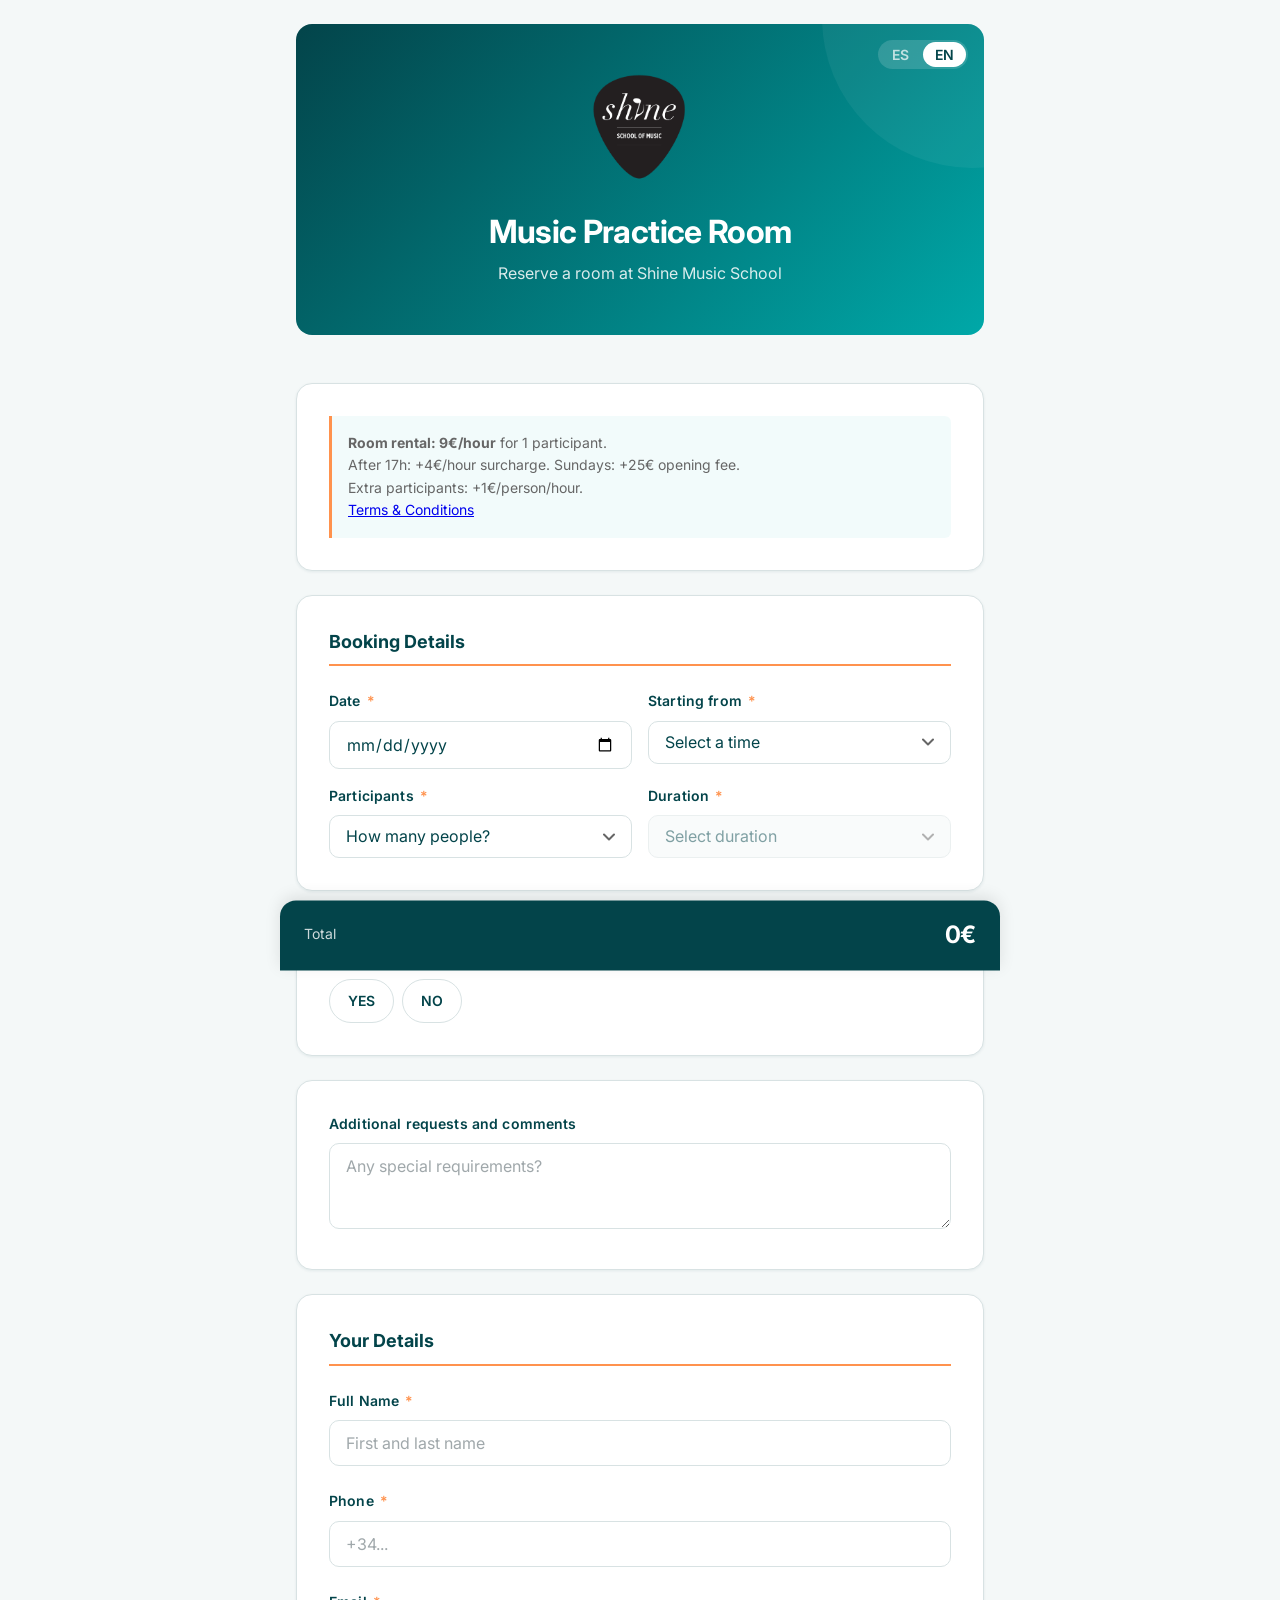
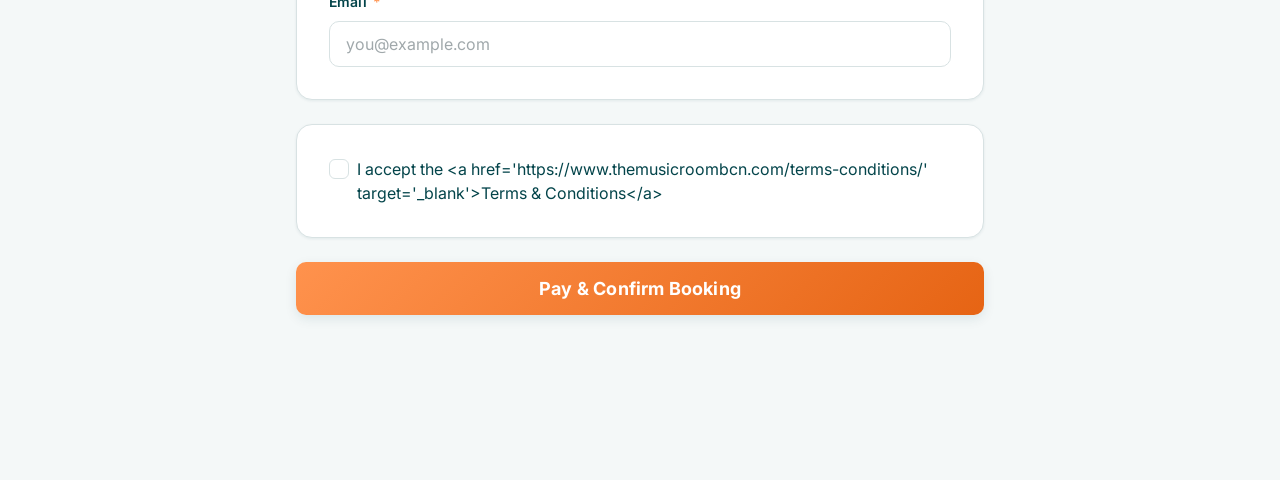
==== public/index.html @ 152590fb "Deploy form renderer and practice room booking form Adds the generic JSON form renderer (public/) an" ====
<!DOCTYPE html>
<html lang="en">
<head>
  <meta charset="UTF-8">
  <meta name="viewport" content="width=device-width, initial-scale=1.0">
  <title>Shine Forms</title>
  <link rel="preconnect" href="https://fonts.googleapis.com">
  <link rel="preconnect" href="https://fonts.gstatic.com" crossorigin>
  <link href="https://fonts.googleapis.com/css2?family=Inter:wght@400;500;600;700&display=swap" rel="stylesheet">
  <link rel="stylesheet" href="css/theme.css">
  <link rel="stylesheet" href="css/shine-forms.css">
</head>
<body>
  <div id="shine-form-root"></div>

  <script src="js/i18n.js"></script>
  <script src="js/conditions.js"></script>
  <script src="js/calculations.js"></script>
  <script src="js/validation.js"></script>
  <script src="js/shine-forms.js"></script>
  <script>
    // Load form definition and boot the renderer
    (async function () {
      const params = new URLSearchParams(window.location.search);
      const formId = params.get('form') || 'practice-room-booking';
      try {
        const resp = await fetch(`../forms/${formId}.json`);
        if (!resp.ok) throw new Error(`Form "${formId}" not found`);
        const formDef = await resp.json();
        window.shineForm = new ShineForm('shine-form-root', formDef);
      } catch (err) {
        document.getElementById('shine-form-root').innerHTML =
          `<div class="sf-form"><div class="sf-section" style="text-align:center; color:var(--tx-error);">
            <p>Could not load form: ${err.message}</p>
          </div></div>`;
      }
    })();
  </script>
</body>
</html>
---- public/css/theme.css ----
/* Shine Forms — Brand Theme Variables */

:root {
  /* Brand palette */
  --shine-dark-teal: #03444A;
  --shine-teal: #00A8A8;
  --shine-mid-teal: #55BFC7;
  --shine-light-teal: #9AD3DA;
  --shine-orange: #FF924D;
  --shine-deep-orange: #E66414;
  --shine-white: #FFFFFF;
  --shine-grey: #CCCCCC;
  --shine-secondary-grey: #666666;

  /* Warm / wood tones */
  --shine-wood-dark: #5C3D2E;
  --shine-wood: #8B6914;
  --shine-sienna: #A0522D;
  --shine-tan: #D2B48C;
  --shine-cream: #FFF8F0;
  --shine-warm-bg: #FAF6F1;

  /* Functional colors */
  --shine-green: #66BB6A;
  --shine-green-bg: #E8F5E9;
  --shine-red: #C62828;
  --shine-red-bg: #FFEBEE;

  /* Surfaces */
  --sf-bg: #F4F8F8;
  --sf-card: #FFFFFF;
  --sf-card-hover: #F8FAFA;
  --sf-border: #D8E2E3;
  --sf-border-focus: var(--shine-teal);

  /* Text */
  --tx-primary: var(--shine-dark-teal);
  --tx-secondary: var(--shine-secondary-grey);
  --tx-placeholder: #A0A8AB;
  --tx-inverse: var(--shine-white);
  --tx-error: var(--shine-red);

  /* Typography */
  --font-family: 'Inter', -apple-system, BlinkMacSystemFont, 'Segoe UI', sans-serif;
  --font-size-xs: 0.75rem;
  --font-size-sm: 0.875rem;
  --font-size-base: 1rem;
  --font-size-lg: 1.125rem;
  --font-size-xl: 1.5rem;
  --font-size-2xl: 2rem;

  /* Spacing */
  --space-xs: 4px;
  --space-sm: 8px;
  --space-md: 16px;
  --space-lg: 24px;
  --space-xl: 32px;
  --space-2xl: 48px;

  /* Borders */
  --radius-sm: 6px;
  --radius-md: 10px;
  --radius-lg: 16px;
  --radius-pill: 999px;

  /* Shadows */
  --shadow-sm: 0 1px 3px rgba(3, 68, 74, 0.08);
  --shadow-md: 0 4px 12px rgba(3, 68, 74, 0.1);
  --shadow-lg: 0 8px 24px rgba(3, 68, 74, 0.12);

  /* Transitions */
  --transition-fast: 150ms ease;
  --transition-base: 250ms ease;
  --transition-slow: 400ms ease;

  /* Form layout */
  --form-max-width: 720px;
  --form-padding: var(--space-lg);
}

/* Dark mode (future) */
@media (prefers-color-scheme: dark) {
  :root {
    /* Can override variables here later */
  }
}
---- public/css/shine-forms.css ----
/* Shine Forms — Core Styles */

/* === Reset & Base === */
*, *::before, *::after {
  box-sizing: border-box;
  margin: 0;
  padding: 0;
}

html {
  font-size: 16px;
  -webkit-text-size-adjust: 100%;
}

body {
  font-family: var(--font-family);
  color: var(--tx-primary);
  background: var(--sf-bg);
  line-height: 1.6;
  -webkit-font-smoothing: antialiased;
}

/* === Form Container === */
.sf-form {
  max-width: var(--form-max-width);
  margin: 0 auto;
  padding: var(--space-lg) var(--space-md);
}

/* === Header === */
.sf-header {
  text-align: center;
  margin-bottom: var(--space-2xl);
  padding: var(--space-2xl) var(--space-lg);
  background: linear-gradient(135deg, var(--shine-dark-teal) 0%, var(--shine-teal) 100%);
  border-radius: var(--radius-lg);
  color: var(--tx-inverse);
  position: relative;
  overflow: hidden;
}

.sf-header::before {
  content: '';
  position: absolute;
  top: -50%;
  right: -20%;
  width: 300px;
  height: 300px;
  background: rgba(255, 255, 255, 0.05);
  border-radius: 50%;
}

.sf-header__logo {
  width: 100px;
  height: auto;
  margin-bottom: var(--space-md);
}

.sf-header__title {
  font-size: var(--font-size-2xl);
  font-weight: 700;
  margin-bottom: var(--space-xs);
  letter-spacing: -0.02em;
}

.sf-header__subtitle {
  font-size: var(--font-size-base);
  opacity: 0.85;
  font-weight: 400;
}

/* === Language Toggle === */
.sf-lang-toggle {
  position: absolute;
  top: var(--space-md);
  right: var(--space-md);
  display: flex;
  gap: 2px;
  background: rgba(255, 255, 255, 0.15);
  border-radius: var(--radius-pill);
  padding: 2px;
}

.sf-lang-btn {
  border: none;
  background: transparent;
  color: rgba(255, 255, 255, 0.7);
  font-size: var(--font-size-sm);
  font-weight: 600;
  padding: 4px 12px;
  border-radius: var(--radius-pill);
  cursor: pointer;
  transition: all var(--transition-fast);
  font-family: inherit;
}

.sf-lang-btn:hover {
  color: var(--tx-inverse);
}

.sf-lang-btn.active {
  background: var(--tx-inverse);
  color: var(--shine-dark-teal);
}

/* === Sections === */
.sf-section {
  background: var(--sf-card);
  border-radius: var(--radius-lg);
  padding: var(--space-xl);
  margin-bottom: var(--space-lg);
  box-shadow: var(--shadow-sm);
  border: 1px solid var(--sf-border);
  transition: opacity var(--transition-base), transform var(--transition-base);
}

.sf-section.hidden {
  display: none;
}

.sf-section.hiding {
  opacity: 0;
  transform: translateY(-8px);
}

.sf-section__title {
  font-size: var(--font-size-lg);
  font-weight: 700;
  color: var(--shine-dark-teal);
  margin-bottom: var(--space-lg);
  padding-bottom: var(--space-sm);
  border-bottom: 2px solid var(--shine-orange);
}

/* === Field Groups === */
.sf-field {
  margin-bottom: var(--space-lg);
}

.sf-field:last-child {
  margin-bottom: 0;
}

.sf-field.hidden {
  display: none;
}

/* === Labels === */
.sf-label {
  display: block;
  font-size: var(--font-size-sm);
  font-weight: 600;
  color: var(--tx-primary);
  margin-bottom: var(--space-sm);
  letter-spacing: 0.01em;
}

.sf-label__required {
  color: var(--shine-orange);
  margin-left: 2px;
}

.sf-description {
  font-size: var(--font-size-sm);
  color: var(--tx-secondary);
  margin-bottom: var(--space-sm);
}

/* === Text Inputs === */
.sf-input {
  width: 100%;
  padding: 12px 16px;
  font-size: var(--font-size-base);
  font-family: inherit;
  color: var(--tx-primary);
  background: var(--sf-card);
  border: 1.5px solid var(--sf-border);
  border-radius: var(--radius-md);
  transition: border-color var(--transition-fast), box-shadow var(--transition-fast);
  outline: none;
}

.sf-input::placeholder {
  color: var(--tx-placeholder);
}

.sf-input:hover {
  border-color: var(--shine-mid-teal);
}

.sf-input:focus {
  border-color: var(--shine-teal);
  box-shadow: 0 0 0 3px rgba(0, 168, 168, 0.15);
}

.sf-input.error {
  border-color: var(--tx-error);
  box-shadow: 0 0 0 3px rgba(198, 40, 40, 0.1);
}

textarea.sf-input {
  resize: vertical;
  min-height: 80px;
}

/* === Date Input === */
.sf-date-input {
  position: relative;
}

.sf-date-input input[type="date"] {
  width: 100%;
  padding: 12px 16px;
  font-size: var(--font-size-base);
  font-family: inherit;
  color: var(--tx-primary);
  background: var(--sf-card);
  border: 1.5px solid var(--sf-border);
  border-radius: var(--radius-md);
  transition: border-color var(--transition-fast), box-shadow var(--transition-fast);
  outline: none;
  cursor: pointer;
}

.sf-date-input input[type="date"]:hover {
  border-color: var(--shine-mid-teal);
}

.sf-date-input input[type="date"]:focus {
  border-color: var(--shine-teal);
  box-shadow: 0 0 0 3px rgba(0, 168, 168, 0.15);
}

/* === Radio Pills === */
.sf-pills {
  display: flex;
  flex-wrap: wrap;
  gap: var(--space-sm);
}

.sf-pill {
  display: inline-flex;
  align-items: center;
  justify-content: center;
  min-width: 56px;
  padding: 10px 18px;
  font-size: var(--font-size-sm);
  font-weight: 600;
  font-family: inherit;
  color: var(--tx-primary);
  background: var(--sf-card);
  border: 1.5px solid var(--sf-border);
  border-radius: var(--radius-pill);
  cursor: pointer;
  transition: all var(--transition-fast);
  user-select: none;
}

.sf-pill:hover {
  border-color: var(--shine-teal);
  background: rgba(0, 168, 168, 0.04);
}

.sf-pill.selected {
  background: var(--shine-teal);
  border-color: var(--shine-teal);
  color: var(--tx-inverse);
  box-shadow: 0 2px 8px rgba(0, 168, 168, 0.3);
}

.sf-pill input[type="radio"] {
  position: absolute;
  opacity: 0;
  pointer-events: none;
}

/* === Dropdown === */
.sf-select {
  width: 100%;
  padding: 12px 16px;
  font-size: var(--font-size-base);
  font-family: inherit;
  color: var(--tx-primary);
  background: var(--sf-card);
  border: 1.5px solid var(--sf-border);
  border-radius: var(--radius-md);
  cursor: pointer;
  outline: none;
  appearance: none;
  background-image: url("data:image/svg+xml,%3Csvg width='12' height='8' viewBox='0 0 12 8' fill='none' xmlns='http://www.w3.org/2000/svg'%3E%3Cpath d='M1 1.5L6 6.5L11 1.5' stroke='%23666666' stroke-width='2' stroke-linecap='round' stroke-linejoin='round'/%3E%3C/svg%3E");
  background-repeat: no-repeat;
  background-position: right 16px center;
  padding-right: 40px;
  transition: border-color var(--transition-fast), box-shadow var(--transition-fast);
}

.sf-select:hover {
  border-color: var(--shine-mid-teal);
}

.sf-select:focus {
  border-color: var(--shine-teal);
  box-shadow: 0 0 0 3px rgba(0, 168, 168, 0.15);
}

/* === Checkbox === */
.sf-checkbox-wrap {
  display: flex;
  align-items: flex-start;
  gap: var(--space-sm);
  cursor: pointer;
}

.sf-checkbox {
  width: 20px;
  height: 20px;
  border: 1.5px solid var(--sf-border);
  border-radius: var(--radius-sm);
  appearance: none;
  cursor: pointer;
  transition: all var(--transition-fast);
  flex-shrink: 0;
  margin-top: 2px;
}

.sf-checkbox:checked {
  background: var(--shine-teal);
  border-color: var(--shine-teal);
  background-image: url("data:image/svg+xml,%3Csvg width='12' height='10' viewBox='0 0 12 10' fill='none' xmlns='http://www.w3.org/2000/svg'%3E%3Cpath d='M1 5L4.5 8.5L11 1.5' stroke='white' stroke-width='2' stroke-linecap='round' stroke-linejoin='round'/%3E%3C/svg%3E");
  background-repeat: no-repeat;
  background-position: center;
}

.sf-checkbox-label {
  font-size: var(--font-size-base);
  color: var(--tx-primary);
  line-height: 1.5;
}

/* === Radio Options (vertical list) === */
.sf-radio-list {
  display: flex;
  flex-direction: column;
  gap: var(--space-sm);
}

.sf-radio-option {
  display: flex;
  align-items: center;
  gap: var(--space-sm);
  padding: 10px 16px;
  border: 1.5px solid var(--sf-border);
  border-radius: var(--radius-md);
  cursor: pointer;
  transition: all var(--transition-fast);
}

.sf-radio-option:hover {
  border-color: var(--shine-teal);
  background: rgba(0, 168, 168, 0.04);
}

.sf-radio-option.selected {
  border-color: var(--shine-teal);
  background: rgba(0, 168, 168, 0.06);
}

/* === Instrument Catalog Grid === */
.sf-catalog {
  display: grid;
  grid-template-columns: repeat(auto-fill, minmax(160px, 1fr));
  gap: var(--space-md);
}

.sf-catalog-item {
  background: var(--sf-card);
  border: 1.5px solid var(--sf-border);
  border-radius: var(--radius-md);
  overflow: hidden;
  transition: all var(--transition-fast);
  text-align: center;
}

.sf-catalog-item:hover {
  border-color: var(--shine-teal);
  box-shadow: var(--shadow-md);
  transform: translateY(-2px);
}

.sf-catalog-item.selected {
  border-color: var(--shine-teal);
  box-shadow: 0 0 0 2px var(--shine-teal);
}

.sf-catalog-item__img {
  width: 100%;
  height: 120px;
  object-fit: contain;
  padding: var(--space-sm);
  background: #FAFAFA;
}

.sf-catalog-item__body {
  padding: var(--space-sm) var(--space-md);
}

.sf-catalog-item__name {
  font-size: var(--font-size-sm);
  font-weight: 600;
  color: var(--tx-primary);
  margin-bottom: var(--space-xs);
}

.sf-catalog-item__price {
  font-size: var(--font-size-xs);
  color: var(--shine-deep-orange);
  font-weight: 700;
  margin-bottom: var(--space-sm);
}

.sf-catalog-item__qty {
  display: flex;
  align-items: center;
  justify-content: center;
  gap: var(--space-sm);
  margin-bottom: var(--space-sm);
}

.sf-qty-btn {
  width: 28px;
  height: 28px;
  display: flex;
  align-items: center;
  justify-content: center;
  border: 1.5px solid var(--sf-border);
  border-radius: 50%;
  background: var(--sf-card);
  cursor: pointer;
  font-size: var(--font-size-base);
  font-weight: 700;
  color: var(--tx-primary);
  transition: all var(--transition-fast);
  font-family: inherit;
}

.sf-qty-btn:hover {
  border-color: var(--shine-teal);
  background: rgba(0, 168, 168, 0.06);
}

.sf-qty-btn:disabled {
  opacity: 0.3;
  cursor: not-allowed;
}

.sf-qty-value {
  font-size: var(--font-size-base);
  font-weight: 700;
  min-width: 24px;
  text-align: center;
}

/* === Price Summary Bar === */
.sf-price-bar {
  position: sticky;
  bottom: 0;
  left: 0;
  right: 0;
  background: var(--shine-dark-teal);
  color: var(--tx-inverse);
  padding: var(--space-md) var(--space-lg);
  display: flex;
  align-items: center;
  justify-content: space-between;
  z-index: 100;
  box-shadow: 0 -4px 16px rgba(0, 0, 0, 0.1);
  border-radius: var(--radius-lg) var(--radius-lg) 0 0;
  max-width: var(--form-max-width);
  margin: 0 auto;
  transition: transform var(--transition-base);
}

.sf-price-bar.hidden {
  transform: translateY(100%);
}

.sf-price-bar__label {
  font-size: var(--font-size-sm);
  opacity: 0.8;
}

.sf-price-bar__amount {
  font-size: var(--font-size-xl);
  font-weight: 700;
  letter-spacing: -0.02em;
}

.sf-price-bar__detail {
  font-size: var(--font-size-xs);
  opacity: 0.6;
  margin-top: 2px;
}

/* === Price Breakdown (expandable) === */
.sf-price-breakdown {
  background: rgba(255, 255, 255, 0.08);
  border-radius: var(--radius-md);
  padding: var(--space-md);
  margin-bottom: var(--space-md);
  font-size: var(--font-size-sm);
}

.sf-price-line {
  display: flex;
  justify-content: space-between;
  padding: 4px 0;
  color: rgba(255, 255, 255, 0.75);
}

.sf-price-line.total {
  border-top: 1px solid rgba(255, 255, 255, 0.2);
  margin-top: var(--space-sm);
  padding-top: var(--space-sm);
  font-weight: 700;
  color: var(--tx-inverse);
  font-size: var(--font-size-base);
}

/* === Error Messages === */
.sf-error {
  font-size: var(--font-size-sm);
  color: var(--tx-error);
  margin-top: var(--space-xs);
  display: flex;
  align-items: center;
  gap: var(--space-xs);
}

.sf-error::before {
  content: '\26A0';
  font-size: var(--font-size-xs);
}

/* === Submit Button === */
.sf-submit {
  width: 100%;
  padding: 16px 32px;
  font-size: var(--font-size-lg);
  font-weight: 700;
  font-family: inherit;
  color: var(--tx-inverse);
  background: linear-gradient(135deg, var(--shine-orange) 0%, var(--shine-deep-orange) 100%);
  border: none;
  border-radius: var(--radius-md);
  cursor: pointer;
  transition: all var(--transition-fast);
  box-shadow: var(--shadow-md);
  letter-spacing: 0.01em;
}

.sf-submit:hover {
  box-shadow: var(--shadow-lg);
  transform: translateY(-1px);
}

.sf-submit:active {
  transform: translateY(0);
  box-shadow: var(--shadow-sm);
}

.sf-submit:disabled {
  opacity: 0.6;
  cursor: not-allowed;
  transform: none;
}

/* === Info / Help Text === */
.sf-info-box {
  background: rgba(0, 168, 168, 0.05);
  border-left: 3px solid var(--shine-orange);
  border-radius: 0 var(--radius-sm) var(--radius-sm) 0;
  padding: var(--space-md);
  font-size: var(--font-size-sm);
  color: var(--tx-secondary);
  line-height: 1.6;
}

/* === Inline fields (side by side) === */
.sf-row {
  display: flex;
  gap: var(--space-md);
}

.sf-row > .sf-field {
  flex: 1;
}

/* === 2-column grid layout === */
.sf-grid-2col {
  display: grid;
  grid-template-columns: 1fr 1fr;
  gap: var(--space-md);
}

.sf-grid-2col > .sf-field {
  margin-bottom: 0;
}

/* === Disabled select === */
.sf-select:disabled {
  opacity: 0.5;
  cursor: not-allowed;
  background-color: var(--sf-bg);
}

/* === Responsive === */
@media (max-width: 600px) {
  .sf-form {
    padding: var(--space-md) var(--space-sm);
  }

  .sf-header {
    padding: var(--space-xl) var(--space-md);
    border-radius: var(--radius-md);
  }

  .sf-header__title {
    font-size: var(--font-size-xl);
  }

  .sf-section {
    padding: var(--space-lg) var(--space-md);
    border-radius: var(--radius-md);
  }

  .sf-pills {
    gap: 6px;
  }

  .sf-pill {
    min-width: 48px;
    padding: 8px 14px;
    font-size: var(--font-size-xs);
  }

  .sf-catalog {
    grid-template-columns: repeat(2, 1fr);
    gap: var(--space-sm);
  }

  .sf-row {
    flex-direction: column;
  }

  .sf-grid-2col {
    grid-template-columns: 1fr;
  }

  .sf-price-bar {
    border-radius: 0;
    padding: var(--space-sm) var(--space-md);
  }
}

@media (max-width: 380px) {
  .sf-catalog {
    grid-template-columns: 1fr;
  }
}
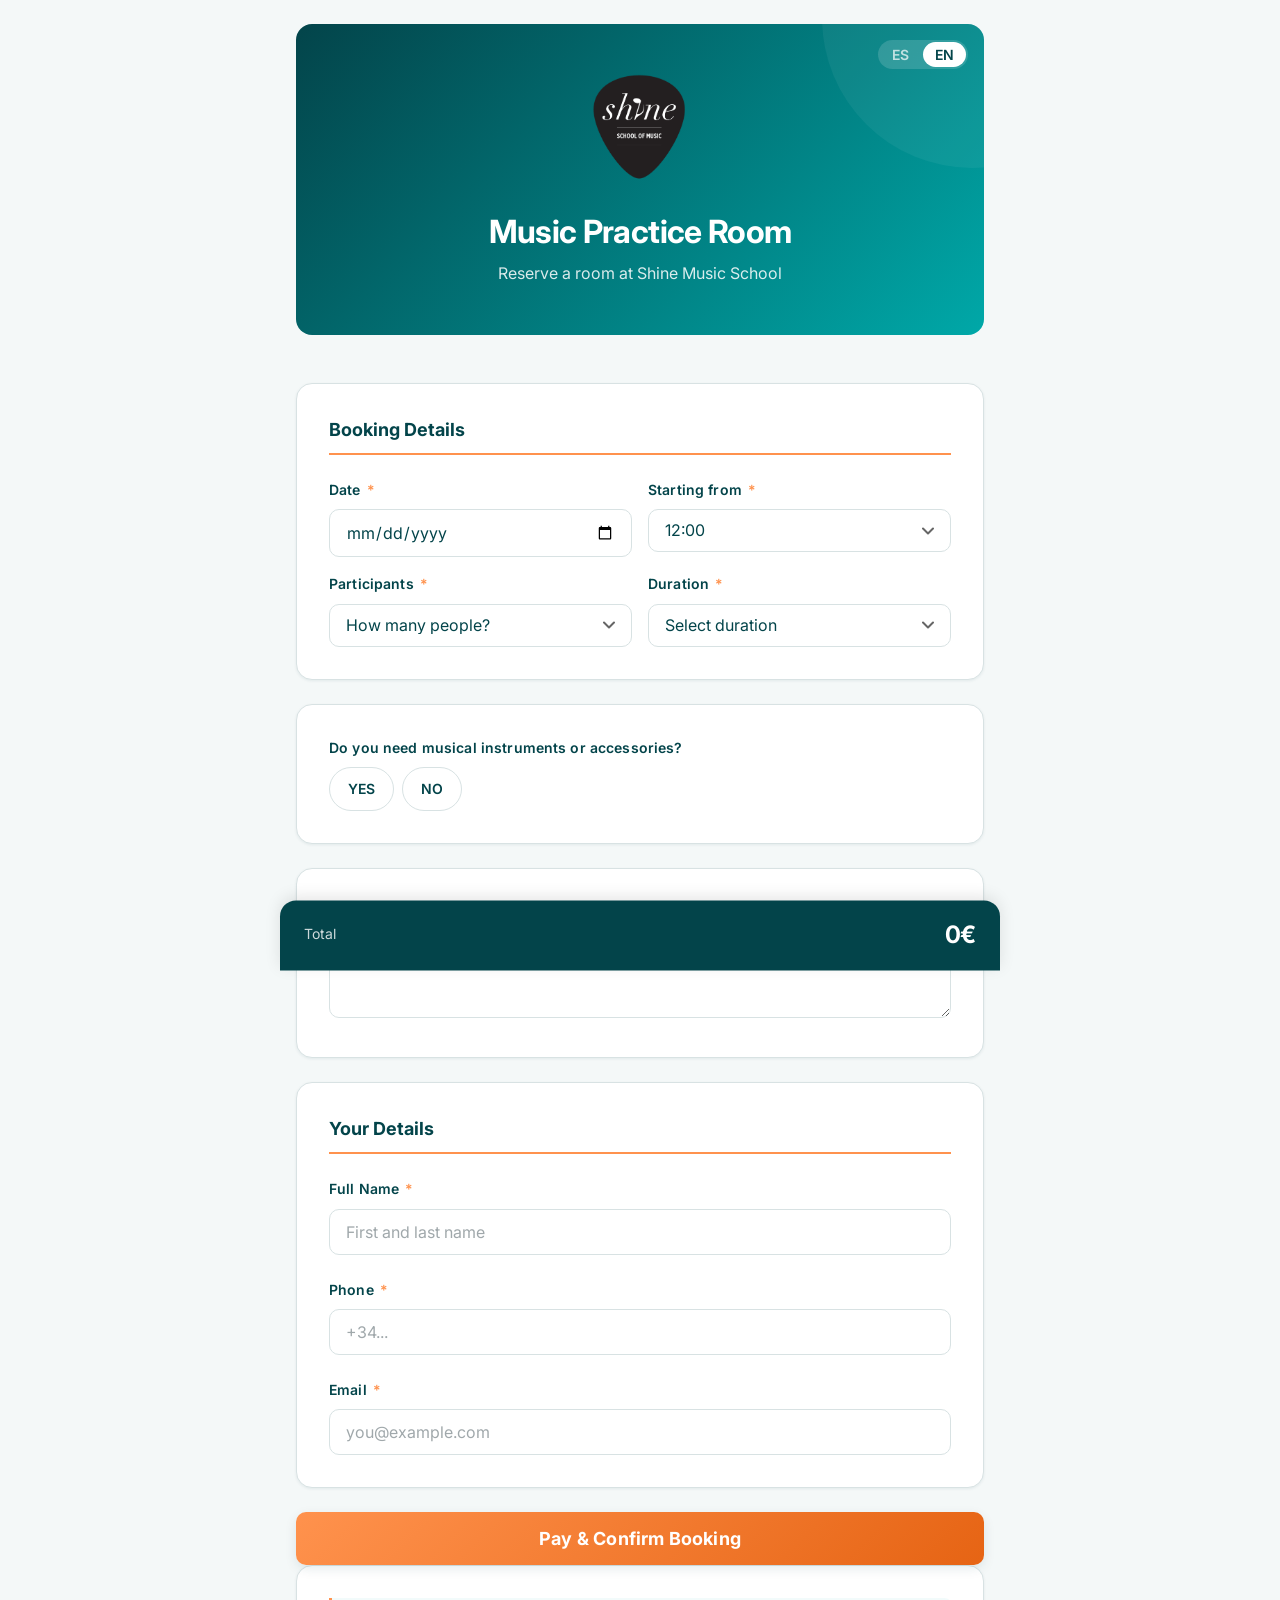
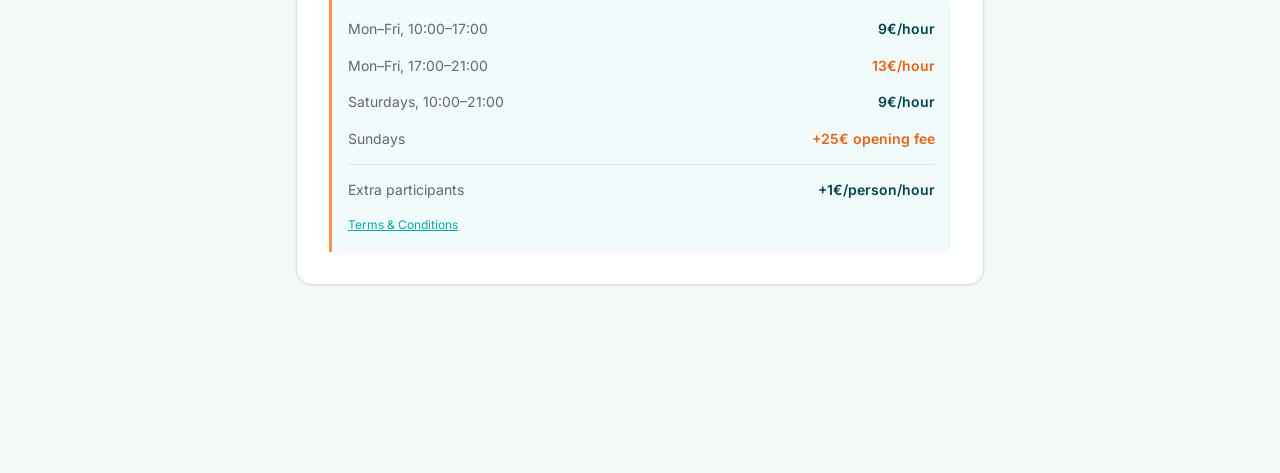
==== commit ad75d535: "Practice-room calculator: fetch live rates from the control panel The /public/?form=practice-room-bo" ====
--- a/public/index.html
+++ b/public/index.html
@@ -19,22 +19,100 @@
   <script src="js/validation.js"></script>
   <script src="js/shine-forms.js"></script>
   <script>
-    // Load form definition and boot the renderer
+    // Load form definition, optionally overlay live rates, boot the renderer.
     (async function () {
       const params = new URLSearchParams(window.location.search);
       const formId = params.get('form') || 'practice-room-booking';
+      const root = document.getElementById('shine-form-root');
       try {
         const resp = await fetch(`../forms/${formId}.json`);
         if (!resp.ok) throw new Error(`Form "${formId}" not found`);
         const formDef = await resp.json();
+
+        // Single source of truth: if the form declares a rates API, fetch the
+        // live rates from the Shine control panel and overlay them (prices,
+        // equipment, holidays). On any failure we fall back to the values
+        // bundled in the form JSON so the calculator still works.
+        if (formDef.rates_api) {
+          try {
+            const rr = await fetch(formDef.rates_api, { cache: 'no-store' });
+            if (rr.ok) applyRates(formDef, await rr.json());
+          } catch (e) {
+            console.warn('Live rates unavailable, using bundled values', e);
+          }
+        }
+
         window.shineForm = new ShineForm('shine-form-root', formDef);
       } catch (err) {
-        document.getElementById('shine-form-root').innerHTML =
+        root.innerHTML =
           `<div class="sf-form"><div class="sf-section" style="text-align:center; color:var(--tx-error);">
             <p>Could not load form: ${err.message}</p>
           </div></div>`;
       }
     })();
+
+    // Overlay a /api/public/room-rates payload onto a form definition so the
+    // calculator + display read from the control panel, not hardcoded JSON.
+    function applyRates(formDef, payload) {
+      if (!payload || !payload.rates) return;
+      const r = payload.rates;
+      const equipment = payload.equipment || [];
+      const holidays = (payload.holidays || []).map(h => h.date);
+
+      formDef.calculations = Object.assign({}, formDef.calculations, {
+        base_rate: r.base_rate,
+        peak_rate: r.peak_rate,
+        peak_start_hour: r.peak_start_hour,
+        saturday_is_peak: r.saturday_is_peak,
+        opening_fee: r.opening_fee,
+        same_day_surcharge: r.same_day_surcharge,
+        extra_person_rate: r.extra_person_rate,
+        holidays: holidays,
+        premium_all_day_peak: true,
+        instruments: equipment.map(e => ({ id: e.id, name: e.name, price: e.price }))
+      });
+
+      for (const section of formDef.sections || []) {
+        if (section.catalog) {
+          section.catalog = equipment.map(e => ({
+            id: e.id, name: e.name, price: e.price, max_qty: e.max_qty, image: e.image
+          }));
+        }
+        if (section.id === 'pricing-info' && section.info) {
+          section.info = buildPricingInfo(r);
+        }
+      }
+    }
+
+    // Rebuild the pricing-info card from the live rates so the display never
+    // drifts from what the calculator charges.
+    function buildPricingInfo(r) {
+      const row = (label, value, accent) =>
+        `<div class='sf-pricing-row'><span class='sf-pricing-label'>${label}</span>` +
+        `<span class='sf-pricing-value${accent ? ' sf-pricing-accent' : ''}'>${value}</span></div>`;
+      const open = `${r.open_hour}:00`, peak = `${r.peak_start_hour}:00`, close = `${r.close_hour}:00`;
+      const en =
+        `<div class='sf-pricing-grid'>` +
+        row(`Mon-Fri, ${open}-${peak}`, `${r.base_rate}€/hour`) +
+        row(`Mon-Fri, ${peak}-${close}`, `${r.peak_rate}€/hour`, true) +
+        row(`Saturdays, ${open}-${close}`, `${r.base_rate}€/hour`) +
+        row(`Sundays & holidays`, `${r.peak_rate}€/hour + ${r.opening_fee}€ opening`, true) +
+        `<div class='sf-pricing-divider'></div>` +
+        row(`Extra participants`, `+${r.extra_person_rate}€/person/hour`) +
+        `</div>` +
+        `<a href='https://www.themusicroombcn.com/terms-conditions/' target='_blank' class='sf-pricing-terms'>Terms & Conditions</a>`;
+      const es =
+        `<div class='sf-pricing-grid'>` +
+        row(`Lun-Vie, ${open}-${peak}`, `${r.base_rate}€/hora`) +
+        row(`Lun-Vie, ${peak}-${close}`, `${r.peak_rate}€/hora`, true) +
+        row(`Sábados, ${open}-${close}`, `${r.base_rate}€/hora`) +
+        row(`Domingos y festivos`, `${r.peak_rate}€/hora + ${r.opening_fee}€ apertura`, true) +
+        `<div class='sf-pricing-divider'></div>` +
+        row(`Participantes extra`, `+${r.extra_person_rate}€/persona/hora`) +
+        `</div>` +
+        `<a href='https://www.themusicroombcn.com/terms-conditions/' target='_blank' class='sf-pricing-terms'>Términos y condiciones</a>`;
+      return { en, es };
+    }
   </script>
 </body>
 </html>
--- a/public/css/shine-forms.css
+++ b/public/css/shine-forms.css
@@ -585,6 +585,41 @@
   line-height: 1.6;
 }
 
+/* --- Pricing Grid (inside info box) --- */
+.sf-pricing-grid {
+  display: flex;
+  flex-direction: column;
+  gap: 6px;
+}
+.sf-pricing-row {
+  display: flex;
+  justify-content: space-between;
+  align-items: center;
+  padding: 4px 0;
+}
+.sf-pricing-divider {
+  height: 1px;
+  background: var(--shine-grey);
+  margin: 4px 0;
+  opacity: 0.4;
+}
+.sf-pricing-label {
+  color: var(--tx-secondary);
+}
+.sf-pricing-value {
+  font-weight: 600;
+  color: var(--tx-primary);
+}
+.sf-pricing-accent {
+  color: var(--shine-deep-orange);
+}
+.sf-pricing-terms {
+  display: inline-block;
+  margin-top: 10px;
+  font-size: var(--font-size-xs);
+  color: var(--shine-teal);
+}
+
 /* === Inline fields (side by side) === */
 .sf-row {
   display: flex;
